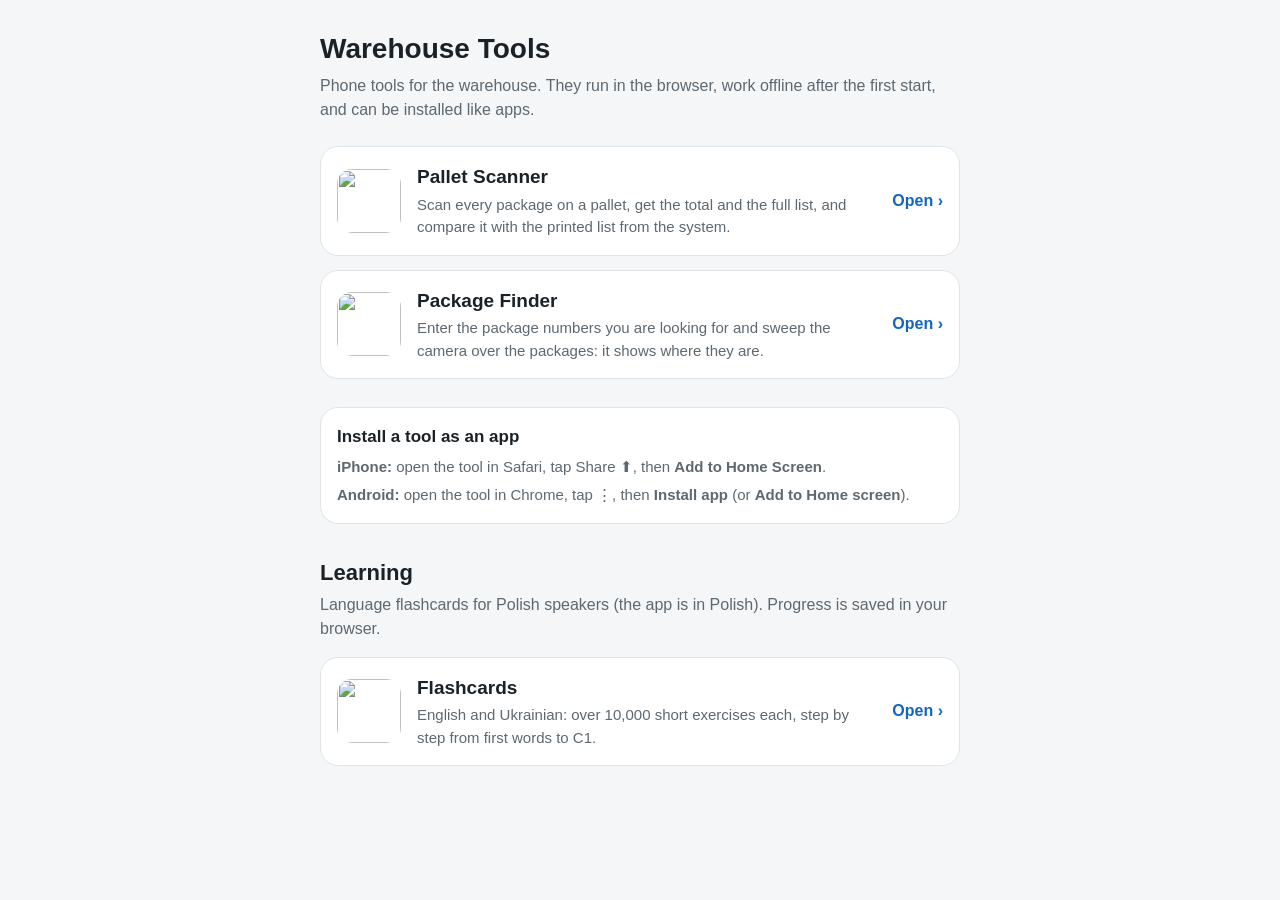
==== index.html @ 24c3687c "Add Flashcards to the start page under a new Learning section Co-Authored-By: Claude Opus 5.5 <norep" ====
<!doctype html>
<html lang="en">
<head>
  <meta charset="utf-8">
  <meta name="viewport" content="width=device-width, initial-scale=1, viewport-fit=cover">
  <title>Warehouse Tools</title>
  <meta name="description" content="Phone tools for the warehouse: Pallet Scanner and Package Finder. They run in the browser and can be installed as apps. Also: language flashcards.">
  <meta name="theme-color" content="#263238">
  <link rel="icon" href="data:image/svg+xml,%3Csvg xmlns='http://www.w3.org/2000/svg' viewBox='0 0 64 64'%3E%3Crect width='64' height='64' rx='14' fill='%23263238'/%3E%3Crect x='12' y='12' width='17' height='17' rx='4' fill='%231565C0'/%3E%3Crect x='35' y='12' width='17' height='17' rx='4' fill='%2300796B'/%3E%3Crect x='12' y='35' width='17' height='17' rx='4' fill='%23ffffff' opacity='.35'/%3E%3Crect x='35' y='35' width='17' height='17' rx='4' fill='%23ffffff' opacity='.35'/%3E%3C/svg%3E">
  <style>
    :root {
      --bg: #f4f6f8;
      --card: #ffffff;
      --text: #1b2227;
      --muted: #5d6870;
      --line: #dfe4e8;
      --link: #1565c0;
      color-scheme: light;
    }
    @media (prefers-color-scheme: dark) {
      :root {
        --bg: #101417;
        --card: #1a2025;
        --text: #e4e9ec;
        --muted: #a2adb4;
        --line: #2b3339;
        --link: #a9c7ff;
        color-scheme: dark;
      }
    }
    * { box-sizing: border-box; }
    html, body { margin: 0; background: var(--bg); color: var(--text); }
    body {
      font: 16px/1.5 -apple-system, BlinkMacSystemFont, "Segoe UI", Roboto, Helvetica, Arial, sans-serif;
      padding: calc(env(safe-area-inset-top) + 28px) 16px calc(env(safe-area-inset-bottom) + 28px);
    }
    main { max-width: 640px; margin: 0 auto; }
    h1 { margin: 0 0 4px; font-size: 28px; }
    .lead { margin: 0 0 24px; color: var(--muted); }
    .tool {
      display: flex;
      gap: 16px;
      align-items: center;
      margin-bottom: 14px;
      padding: 16px;
      border: 1px solid var(--line);
      border-radius: 18px;
      background: var(--card);
      color: inherit;
      text-decoration: none;
    }
    .tool:active { transform: scale(0.99); }
    .tool img { width: 64px; height: 64px; border-radius: 15px; flex: none; }
    .tool h2 { margin: 0 0 2px; font-size: 19px; }
    .tool p { margin: 0; color: var(--muted); font-size: 15px; }
    .tool .open { margin-left: auto; color: var(--link); font-weight: 600; white-space: nowrap; }
    .install { margin-top: 28px; padding: 16px; border-radius: 18px; background: var(--card); border: 1px solid var(--line); }
    .install h2 { margin: 0 0 6px; font-size: 17px; }
    .install p { margin: 6px 0 0; color: var(--muted); font-size: 15px; }
    .section { margin: 32px 0 4px; font-size: 22px; }
    .section + .lead { margin-bottom: 16px; }
    @media (max-width: 420px) { .tool .open { display: none; } }
  </style>
</head>
<body>
  <main>
    <h1>Warehouse Tools</h1>
    <p class="lead">Phone tools for the warehouse. They run in the browser, work offline after the first start, and can be installed like apps.</p>

    <a class="tool" href="/pallet-scanner/">
      <img src="/pallet-scanner/icons/icon-192.png" alt="">
      <div>
        <h2>Pallet Scanner</h2>
        <p>Scan every package on a pallet, get the total and the full list, and compare it with the printed list from the system.</p>
      </div>
      <span class="open">Open ›</span>
    </a>

    <a class="tool" href="/package-finder/">
      <img src="/package-finder/icons/icon-192.png" alt="">
      <div>
        <h2>Package Finder</h2>
        <p>Enter the package numbers you are looking for and sweep the camera over the packages: it shows where they are.</p>
      </div>
      <span class="open">Open ›</span>
    </a>

    <section class="install">
      <h2>Install a tool as an app</h2>
      <p><strong>iPhone:</strong> open the tool in Safari, tap Share ⬆︎, then <strong>Add to Home Screen</strong>.</p>
      <p><strong>Android:</strong> open the tool in Chrome, tap ⋮, then <strong>Install app</strong> (or <strong>Add to Home screen</strong>).</p>
    </section>

    <h2 class="section">Learning</h2>
    <p class="lead">Language flashcards for Polish speakers (the app is in Polish). Progress is saved in your browser.</p>

    <a class="tool" href="/flashcards/">
      <img src="/flashcards/icons/icon.svg" alt="">
      <div>
        <h2>Flashcards</h2>
        <p>English and Ukrainian: over 10,000 short exercises each, step by step from first words to C1.</p>
      </div>
      <span class="open">Open ›</span>
    </a>
  </main>
</body>
</html>
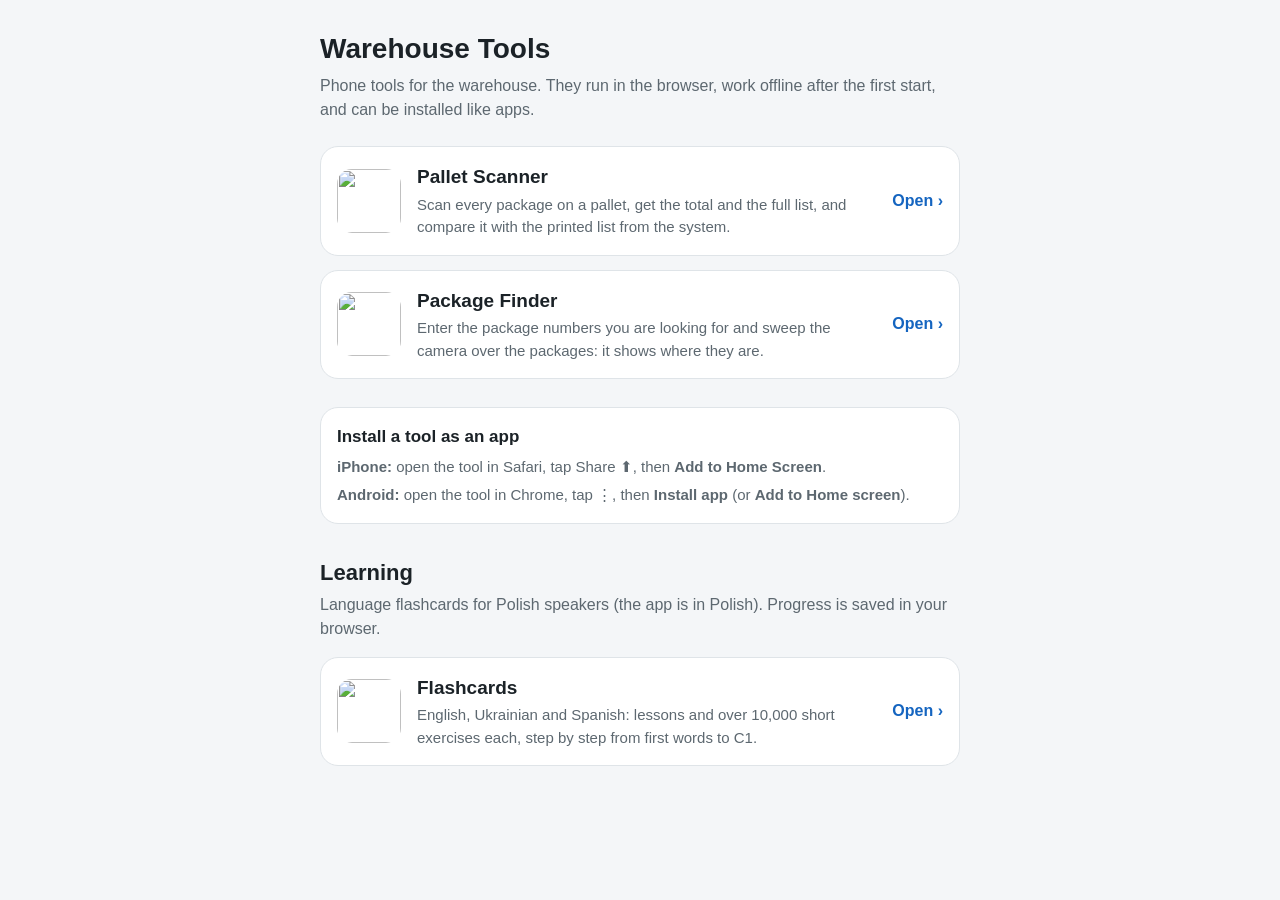
==== commit cccbf8c9: "Mention Spanish and lessons on the Flashcards card Co-Authored-By: Claude Opus 5.5 <noreply@anthropi" ====
--- a/index.html
+++ b/index.html
@@ -98,7 +98,7 @@
       <img src="/flashcards/icons/icon.svg" alt="">
       <div>
         <h2>Flashcards</h2>
-        <p>English and Ukrainian: over 10,000 short exercises each, step by step from first words to C1.</p>
+        <p>English, Ukrainian and Spanish: lessons and over 10,000 short exercises each, step by step from first words to C1.</p>
       </div>
       <span class="open">Open ›</span>
     </a>
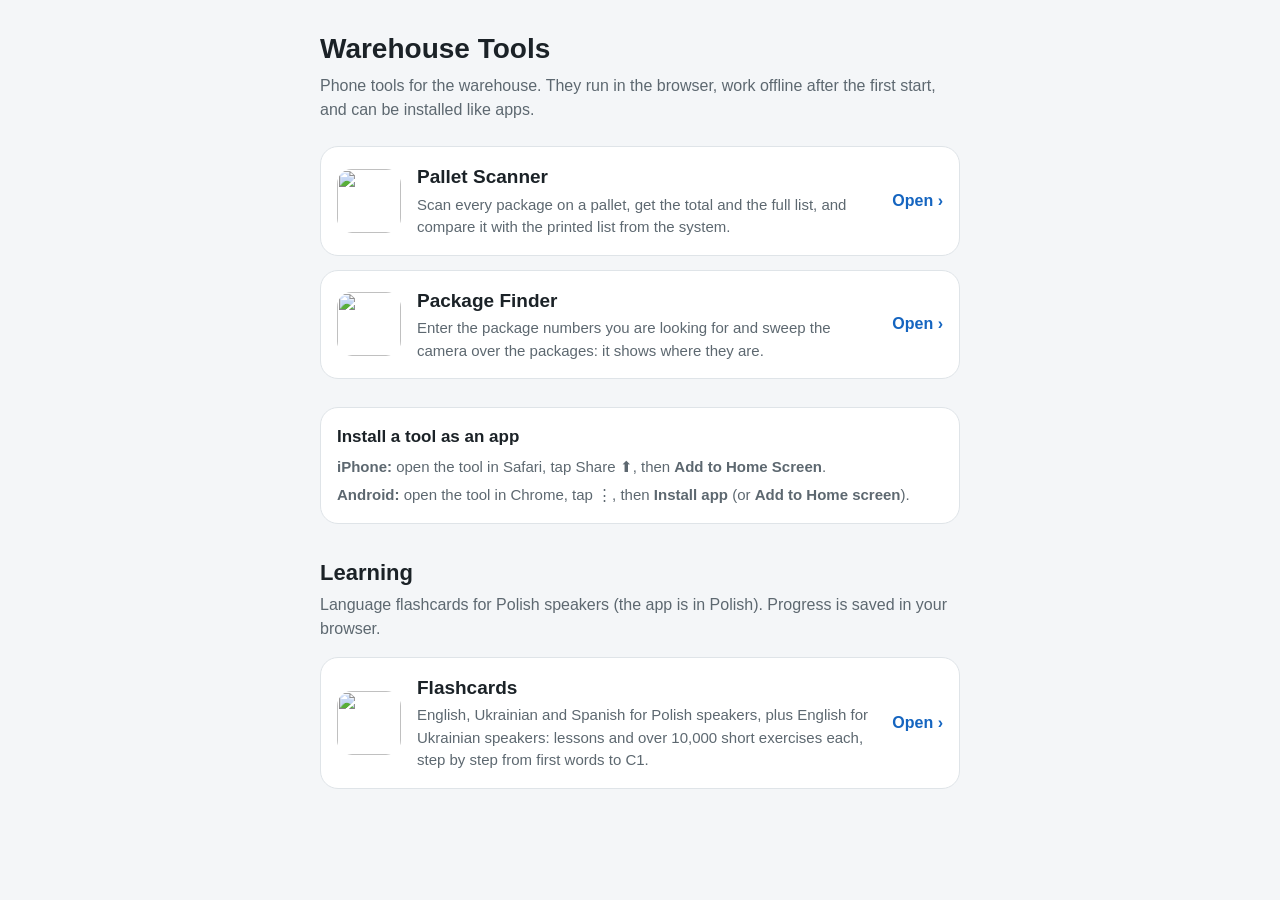
==== commit 6f35cfcd: "Mention English for Ukrainian speakers on the Flashcards card Co-Authored-By: Claude Opus 5.5 <norep" ====
--- a/index.html
+++ b/index.html
@@ -98,7 +98,7 @@
       <img src="/flashcards/icons/icon.svg" alt="">
       <div>
         <h2>Flashcards</h2>
-        <p>English, Ukrainian and Spanish: lessons and over 10,000 short exercises each, step by step from first words to C1.</p>
+        <p>English, Ukrainian and Spanish for Polish speakers, plus English for Ukrainian speakers: lessons and over 10,000 short exercises each, step by step from first words to C1.</p>
       </div>
       <span class="open">Open ›</span>
     </a>
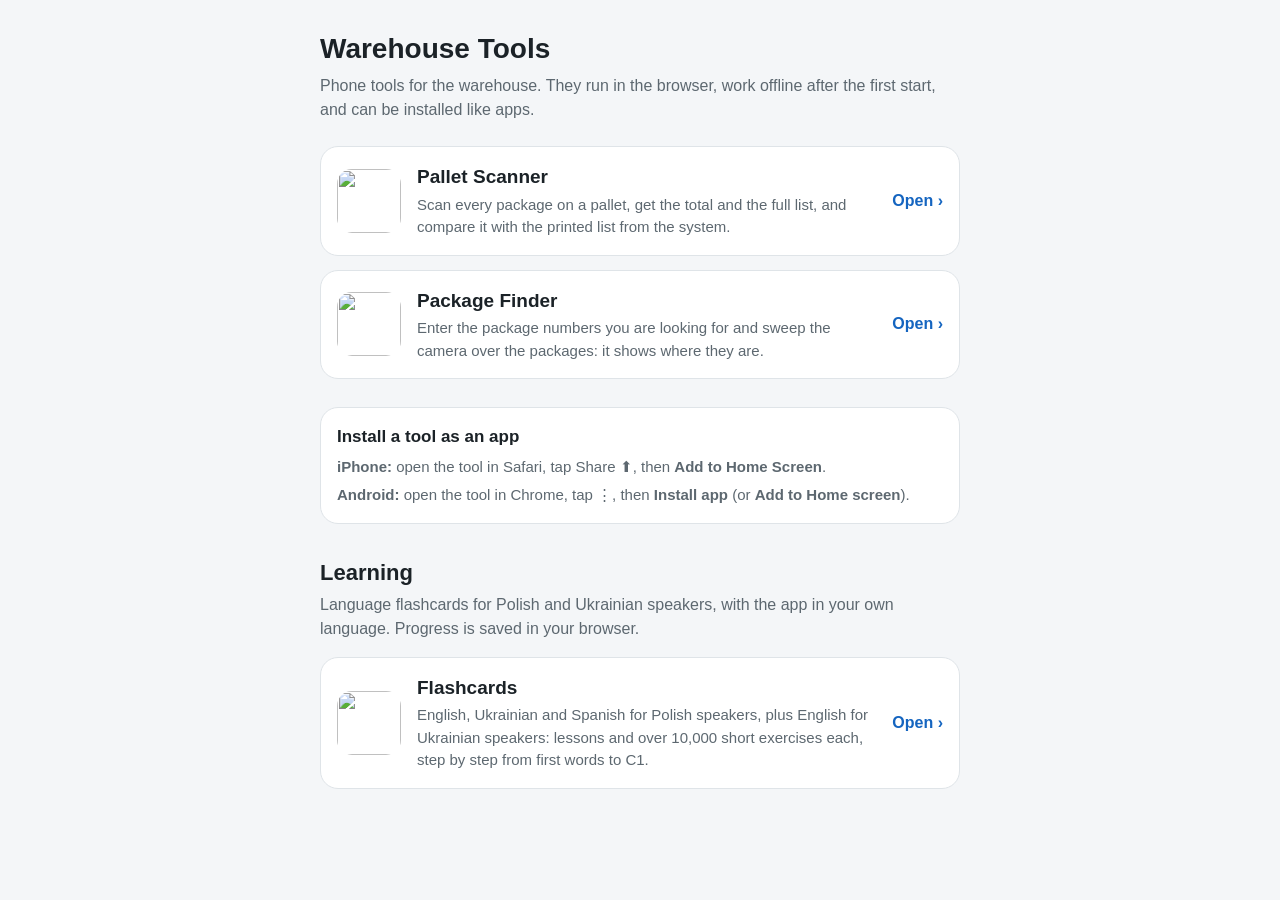
==== commit 95b82207: "Say the flashcards serve Ukrainian speakers too Co-Authored-By: Claude Opus 5.5 <noreply@anthropic.c" ====
--- a/index.html
+++ b/index.html
@@ -92,7 +92,7 @@
     </section>
 
     <h2 class="section">Learning</h2>
-    <p class="lead">Language flashcards for Polish speakers (the app is in Polish). Progress is saved in your browser.</p>
+    <p class="lead">Language flashcards for Polish and Ukrainian speakers, with the app in your own language. Progress is saved in your browser.</p>
 
     <a class="tool" href="/flashcards/">
       <img src="/flashcards/icons/icon.svg" alt="">
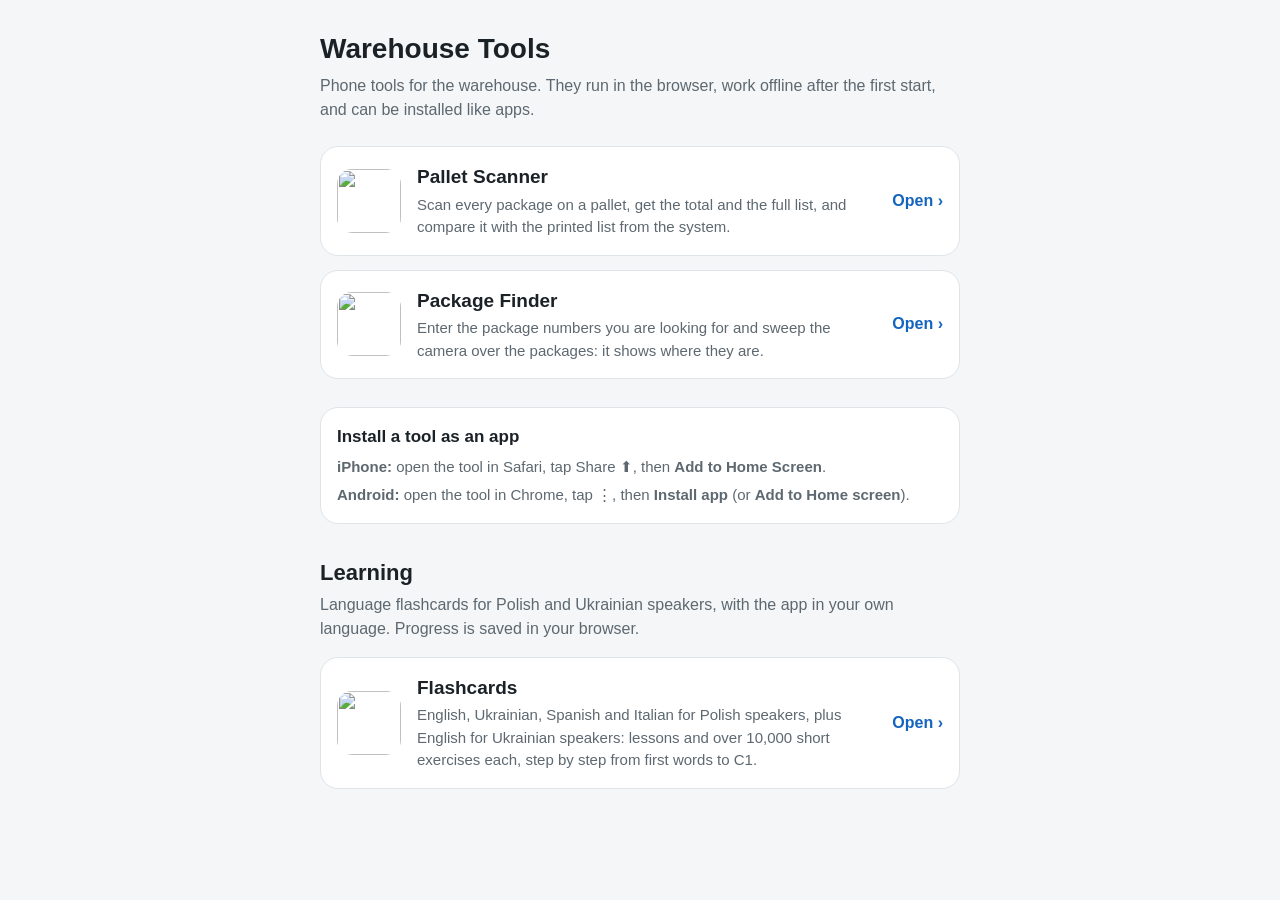
==== commit 43dc8886: "Mention Italian on the Flashcards card Co-Authored-By: Claude Opus 5.5 <noreply@anthropic.com>" ====
--- a/index.html
+++ b/index.html
@@ -98,7 +98,7 @@
       <img src="/flashcards/icons/icon.svg" alt="">
       <div>
         <h2>Flashcards</h2>
-        <p>English, Ukrainian and Spanish for Polish speakers, plus English for Ukrainian speakers: lessons and over 10,000 short exercises each, step by step from first words to C1.</p>
+        <p>English, Ukrainian, Spanish and Italian for Polish speakers, plus English for Ukrainian speakers: lessons and over 10,000 short exercises each, step by step from first words to C1.</p>
       </div>
       <span class="open">Open ›</span>
     </a>
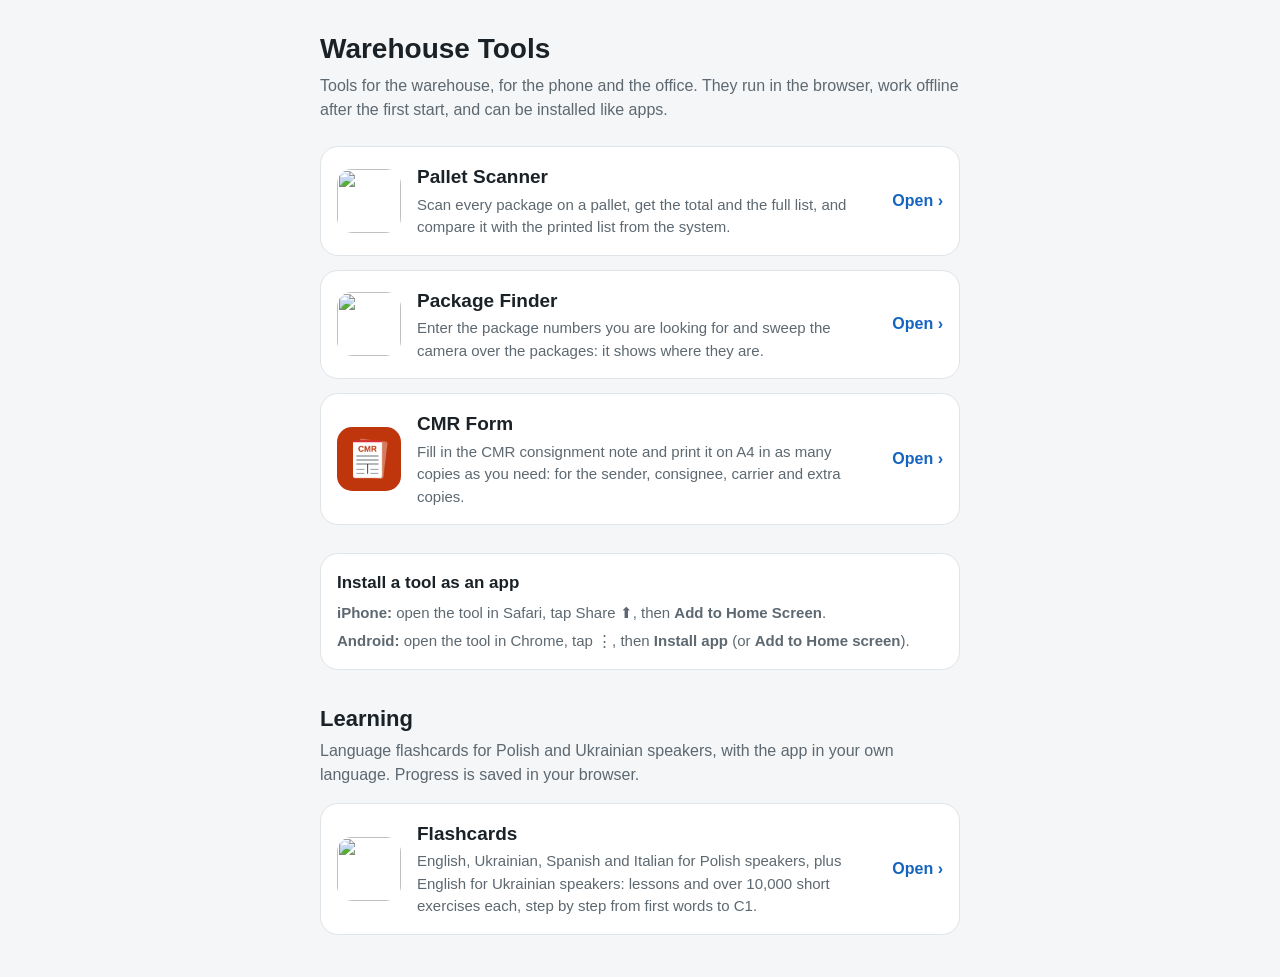
==== commit 5729fc1d: "Add CMR Form: fill in the consignment note and print it in any number of copies A new tool at /cmr/:" ====
--- a/index.html
+++ b/index.html
@@ -4,7 +4,7 @@
   <meta charset="utf-8">
   <meta name="viewport" content="width=device-width, initial-scale=1, viewport-fit=cover">
   <title>Warehouse Tools</title>
-  <meta name="description" content="Phone tools for the warehouse: Pallet Scanner and Package Finder. They run in the browser and can be installed as apps. Also: language flashcards.">
+  <meta name="description" content="Tools for the warehouse: Pallet Scanner, Package Finder and CMR Form. They run in the browser and can be installed as apps. Also: language flashcards.">
   <meta name="theme-color" content="#263238">
   <link rel="icon" href="data:image/svg+xml,%3Csvg xmlns='http://www.w3.org/2000/svg' viewBox='0 0 64 64'%3E%3Crect width='64' height='64' rx='14' fill='%23263238'/%3E%3Crect x='12' y='12' width='17' height='17' rx='4' fill='%231565C0'/%3E%3Crect x='35' y='12' width='17' height='17' rx='4' fill='%2300796B'/%3E%3Crect x='12' y='35' width='17' height='17' rx='4' fill='%23ffffff' opacity='.35'/%3E%3Crect x='35' y='35' width='17' height='17' rx='4' fill='%23ffffff' opacity='.35'/%3E%3C/svg%3E">
   <style>
@@ -65,7 +65,7 @@
 <body>
   <main>
     <h1>Warehouse Tools</h1>
-    <p class="lead">Phone tools for the warehouse. They run in the browser, work offline after the first start, and can be installed like apps.</p>
+    <p class="lead">Tools for the warehouse, for the phone and the office. They run in the browser, work offline after the first start, and can be installed like apps.</p>
 
     <a class="tool" href="/pallet-scanner/">
       <img src="/pallet-scanner/icons/icon-192.png" alt="">
@@ -81,6 +81,15 @@
       <div>
         <h2>Package Finder</h2>
         <p>Enter the package numbers you are looking for and sweep the camera over the packages: it shows where they are.</p>
+      </div>
+      <span class="open">Open ›</span>
+    </a>
+
+    <a class="tool" href="/cmr/">
+      <img src="/cmr/icons/icon-192.png" alt="">
+      <div>
+        <h2>CMR Form</h2>
+        <p>Fill in the CMR consignment note and print it on A4 in as many copies as you need: for the sender, consignee, carrier and extra copies.</p>
       </div>
       <span class="open">Open ›</span>
     </a>
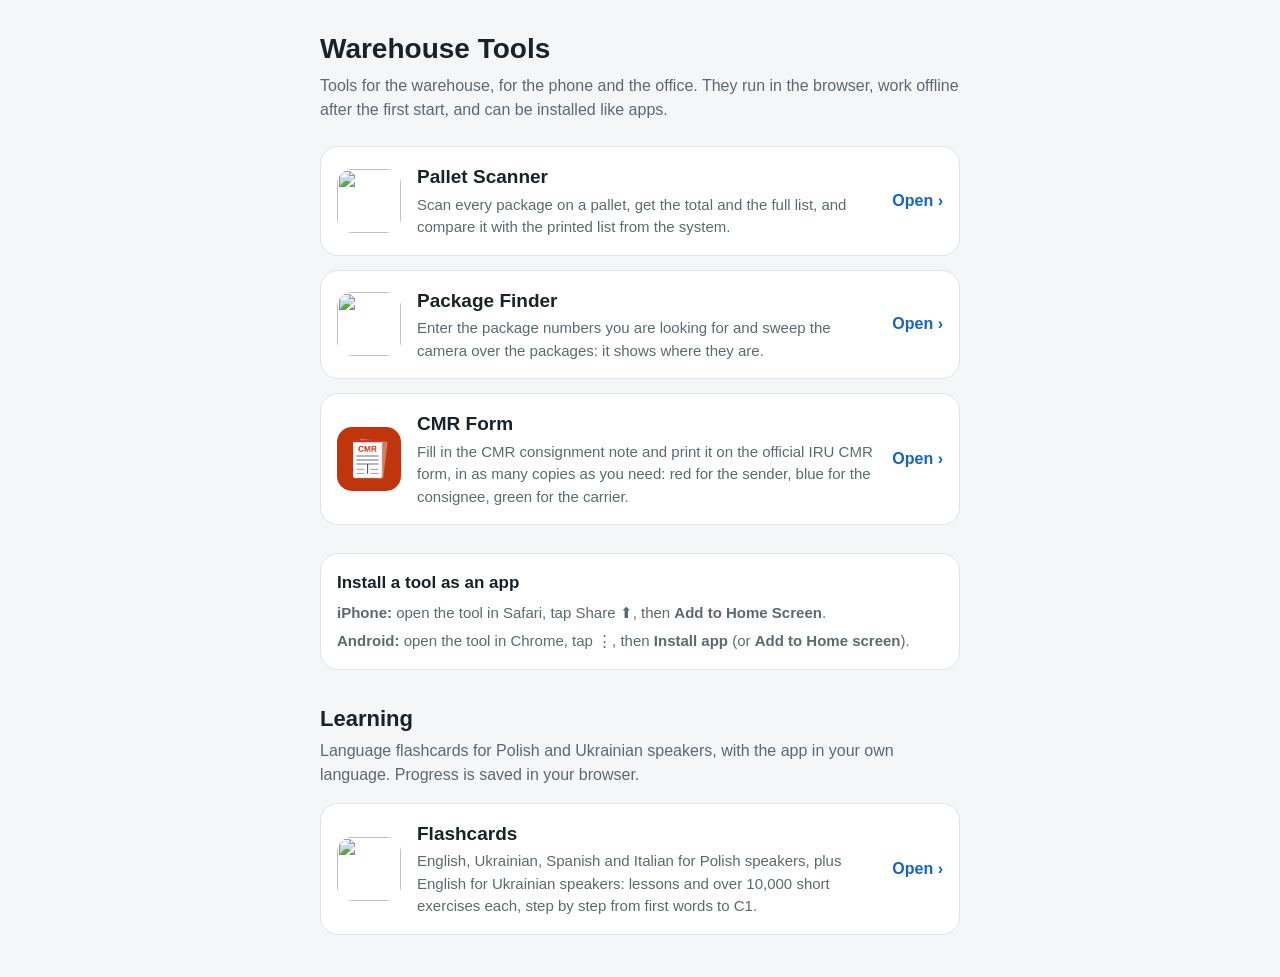
==== commit 671fca4f: "Print the CMR on IRU's official blank form (CMR Model 2007) The note is now printed on IRU's blank C" ====
--- a/index.html
+++ b/index.html
@@ -89,7 +89,7 @@
       <img src="/cmr/icons/icon-192.png" alt="">
       <div>
         <h2>CMR Form</h2>
-        <p>Fill in the CMR consignment note and print it on A4 in as many copies as you need: for the sender, consignee, carrier and extra copies.</p>
+        <p>Fill in the CMR consignment note and print it on the official IRU CMR form, in as many copies as you need: red for the sender, blue for the consignee, green for the carrier.</p>
       </div>
       <span class="open">Open ›</span>
     </a>
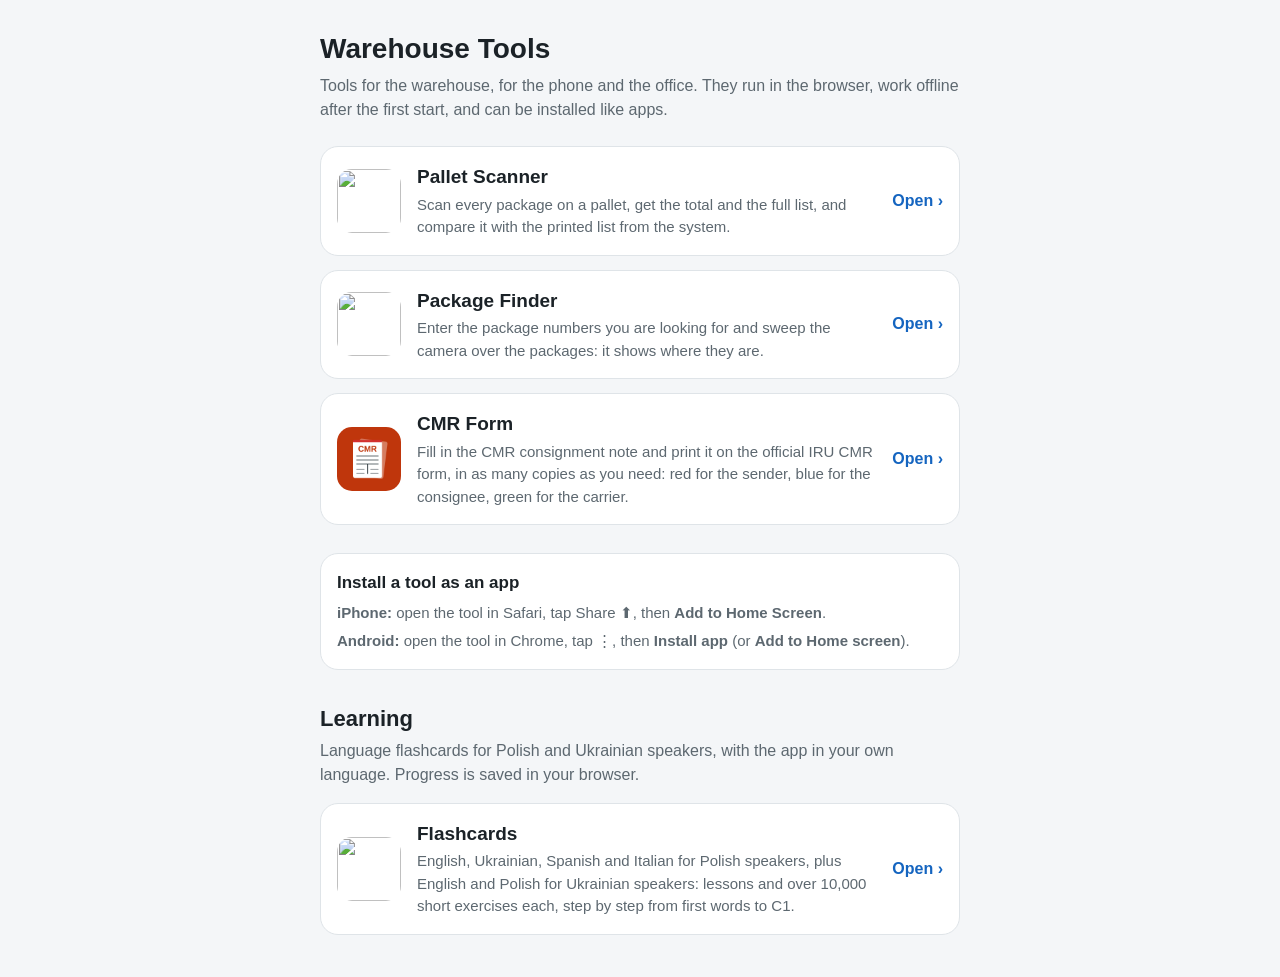
==== commit 5661ed91: "Mention Polish for Ukrainian speakers on the Flashcards card Co-Authored-By: Claude Opus 5.5 <norepl" ====
--- a/index.html
+++ b/index.html
@@ -107,7 +107,7 @@
       <img src="/flashcards/icons/icon.svg" alt="">
       <div>
         <h2>Flashcards</h2>
-        <p>English, Ukrainian, Spanish and Italian for Polish speakers, plus English for Ukrainian speakers: lessons and over 10,000 short exercises each, step by step from first words to C1.</p>
+        <p>English, Ukrainian, Spanish and Italian for Polish speakers, plus English and Polish for Ukrainian speakers: lessons and over 10,000 short exercises each, step by step from first words to C1.</p>
       </div>
       <span class="open">Open ›</span>
     </a>
